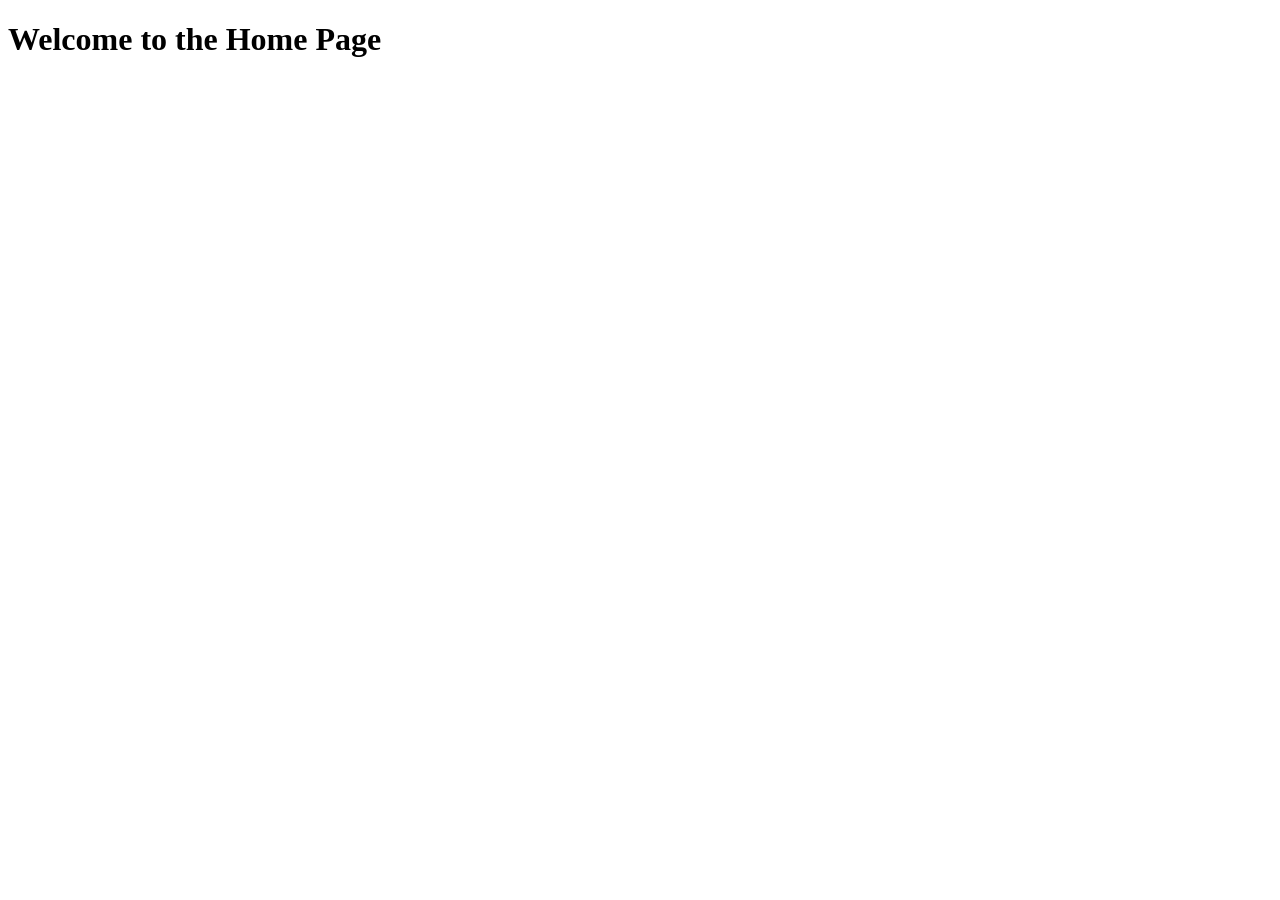
==== index.html @ 24ddcf65 "create home page" ====
<!DOCTYPE html>
<html lang="en">
<head>
    <meta charset="UTF-8">
    <meta name="viewport" content="width=device-width, initial-scale=1.0">
    <title>Home page</title>
</head>
<body>
    <h1>Welcome to the Home Page</h1>
</body>
</html>
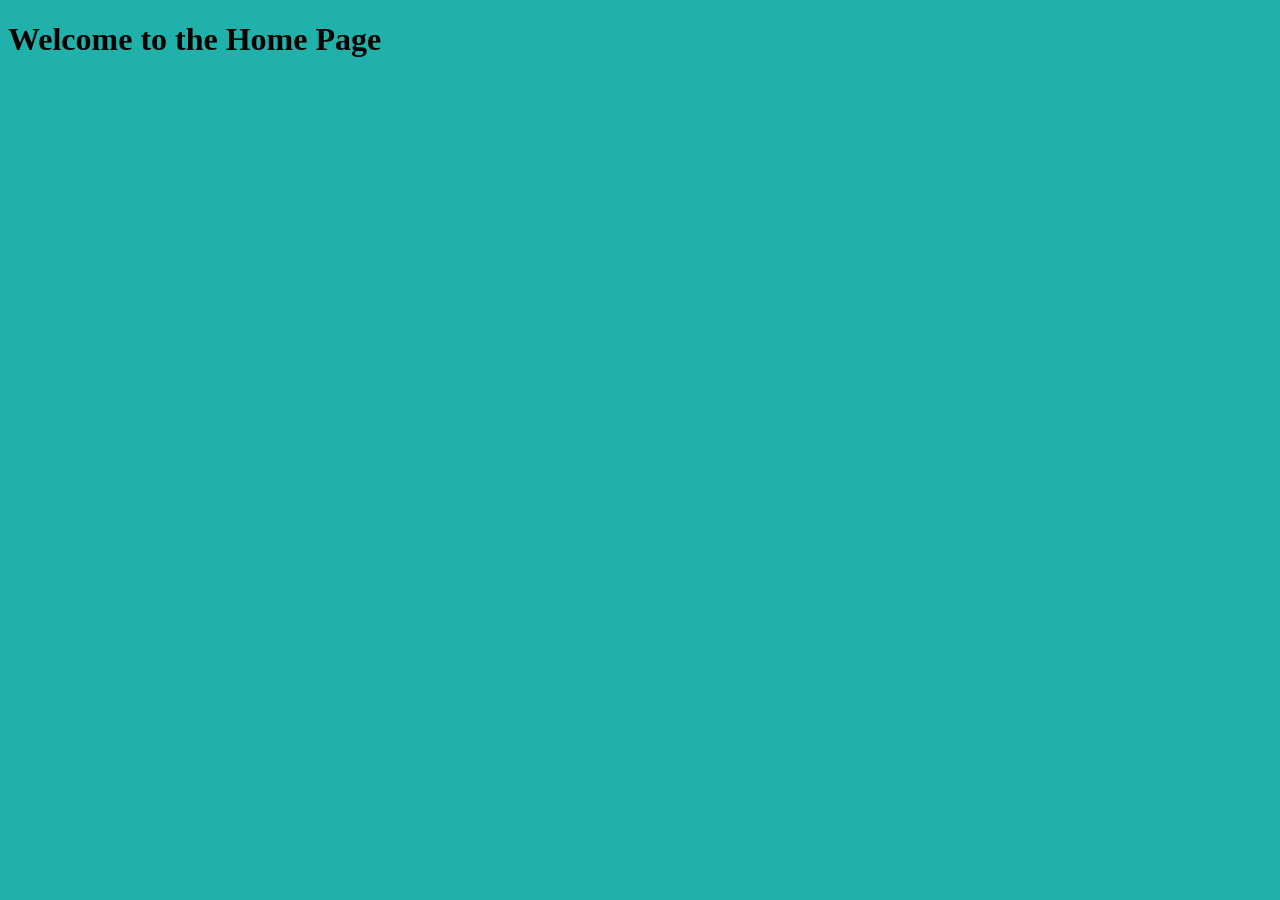
==== commit a2e55a2c: "add style" ====
--- a/index.html
+++ b/index.html
@@ -3,6 +3,9 @@
 <head>
     <meta charset="UTF-8">
     <meta name="viewport" content="width=device-width, initial-scale=1.0">
+
+    <link rel="stylesheet" href="style.css">
+
     <title>Home page</title>
 </head>
 <body>
--- a/style.css
+++ b/style.css
@@ -0,0 +1,3 @@
+body {
+    background-color: lightseagreen;
+}
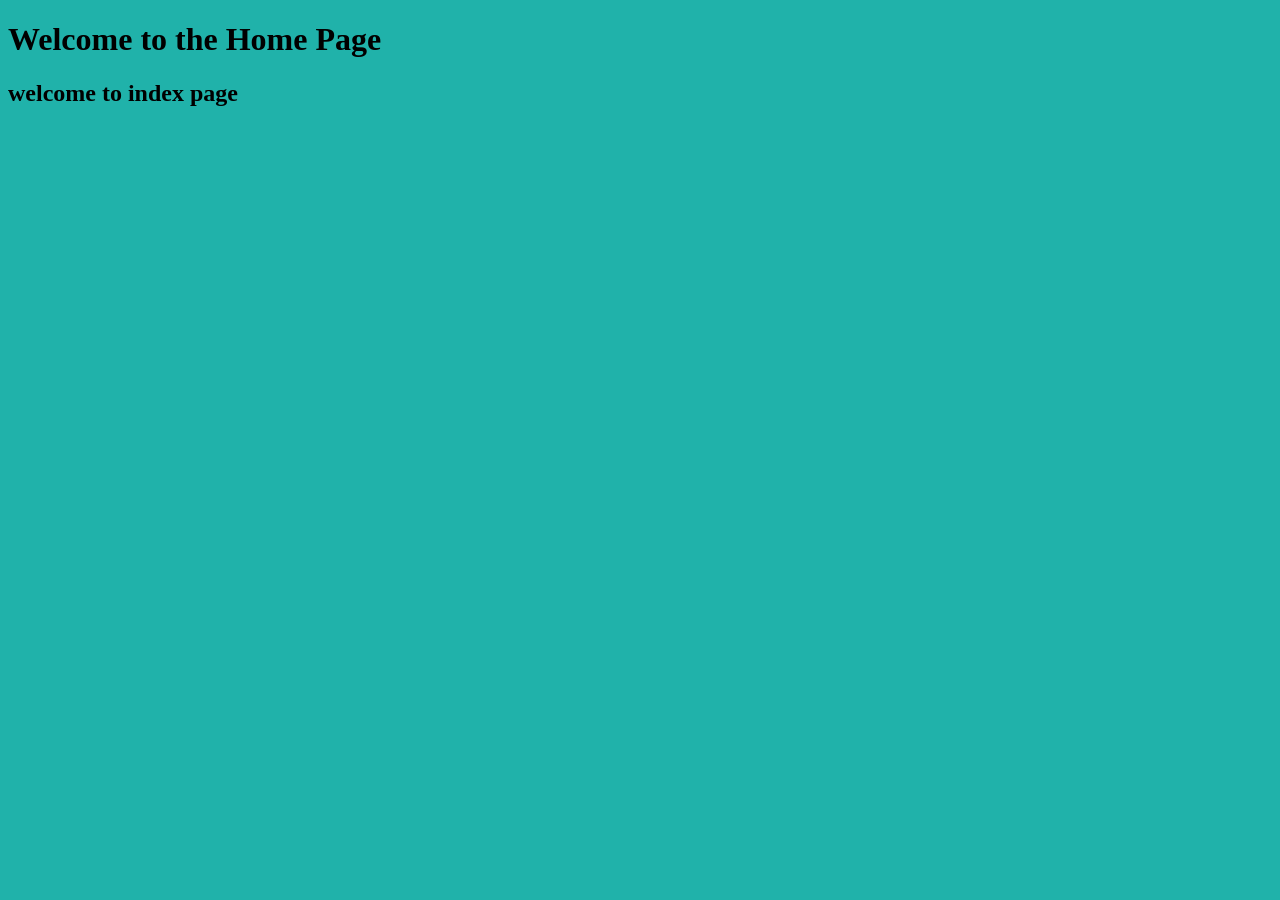
==== commit 3fd41966: "add other header tag" ====
--- a/index.html
+++ b/index.html
@@ -10,5 +10,6 @@
 </head>
 <body>
     <h1>Welcome to the Home Page</h1>
+    <h2>welcome to index page </h2>
 </body>
 </html>
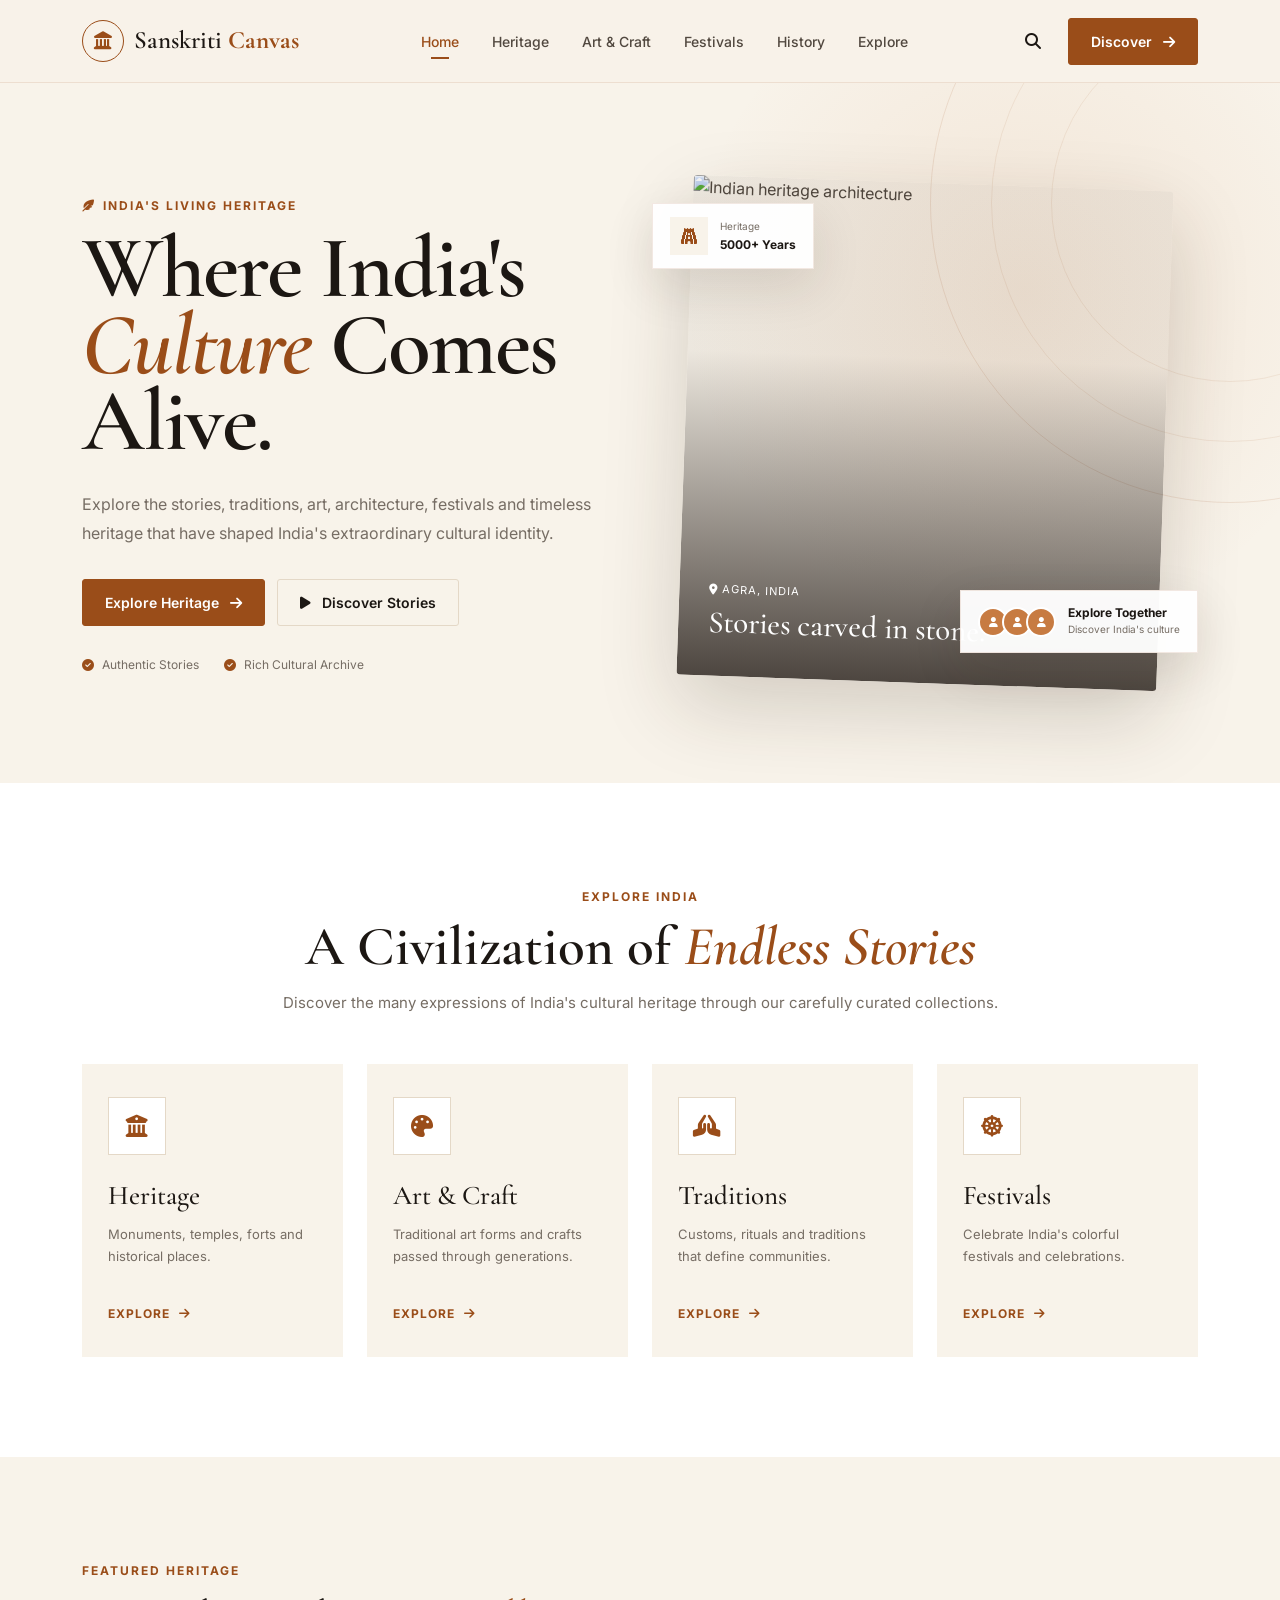
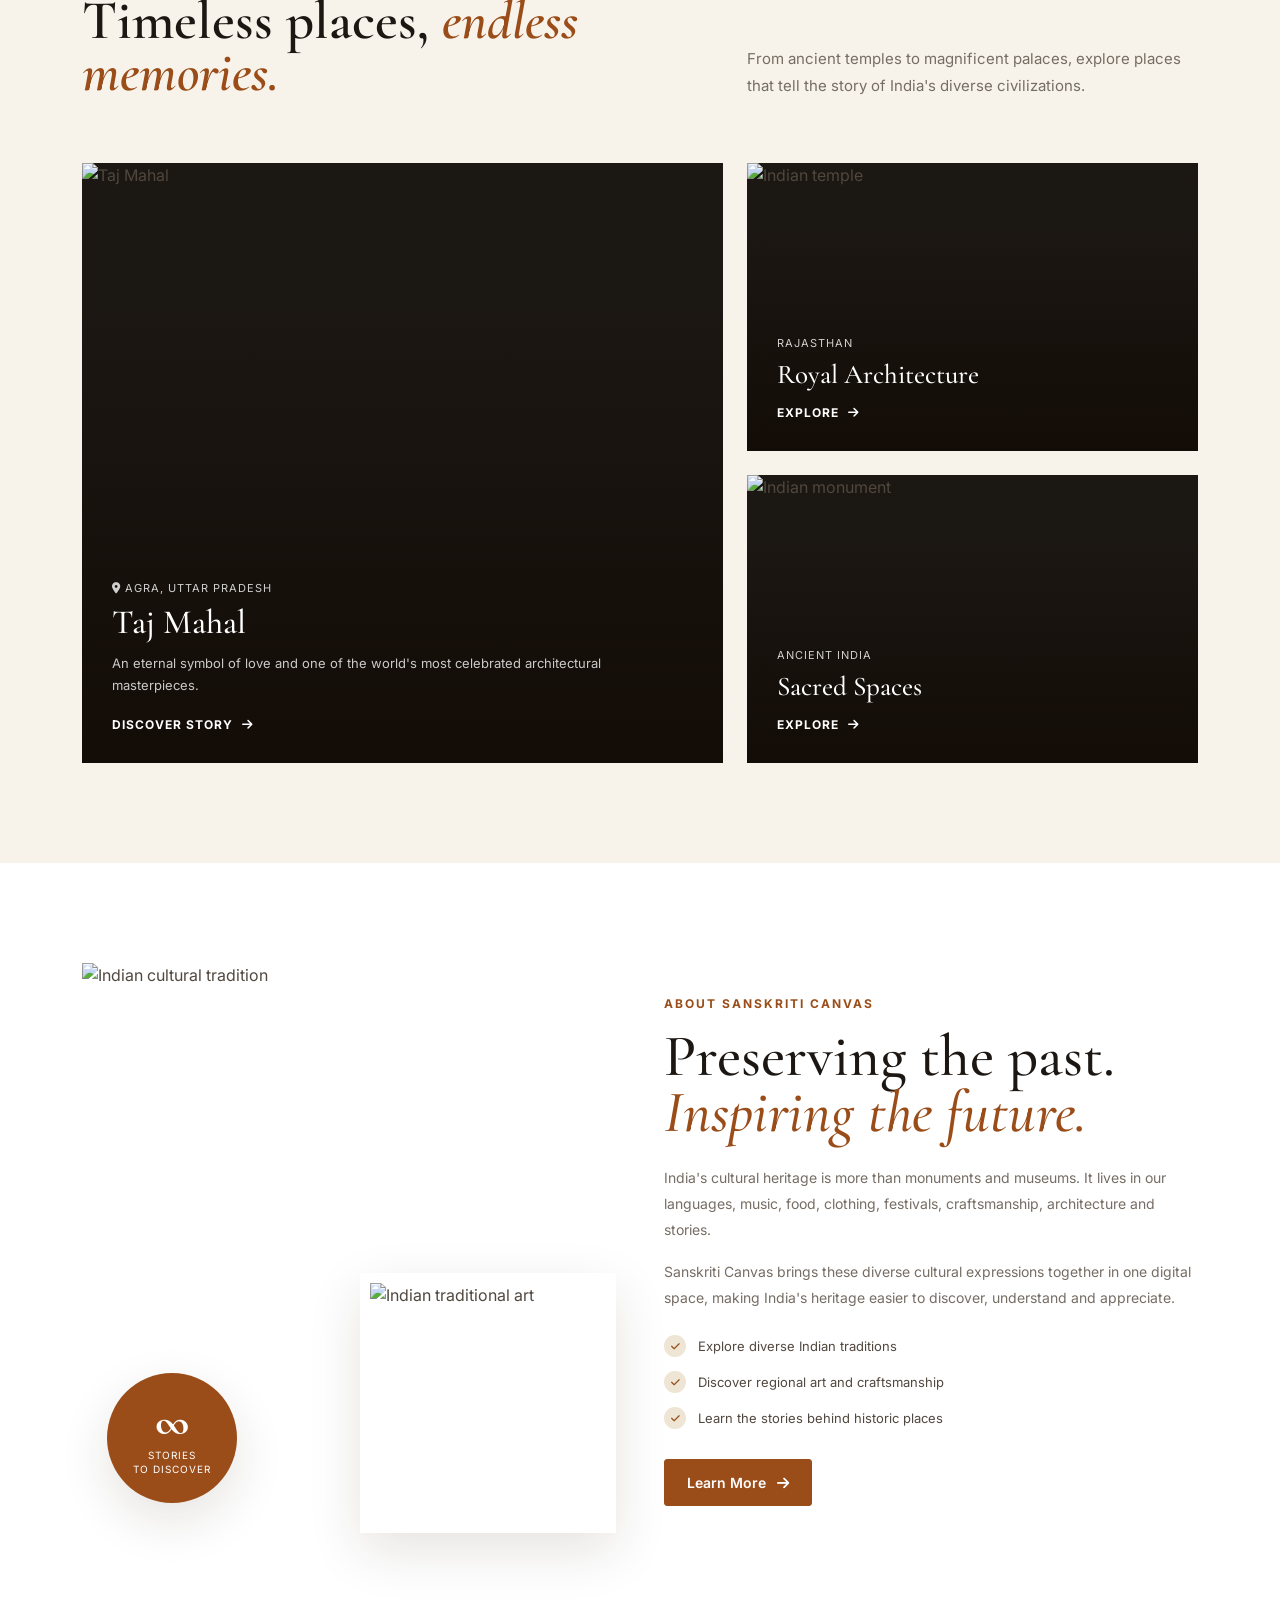
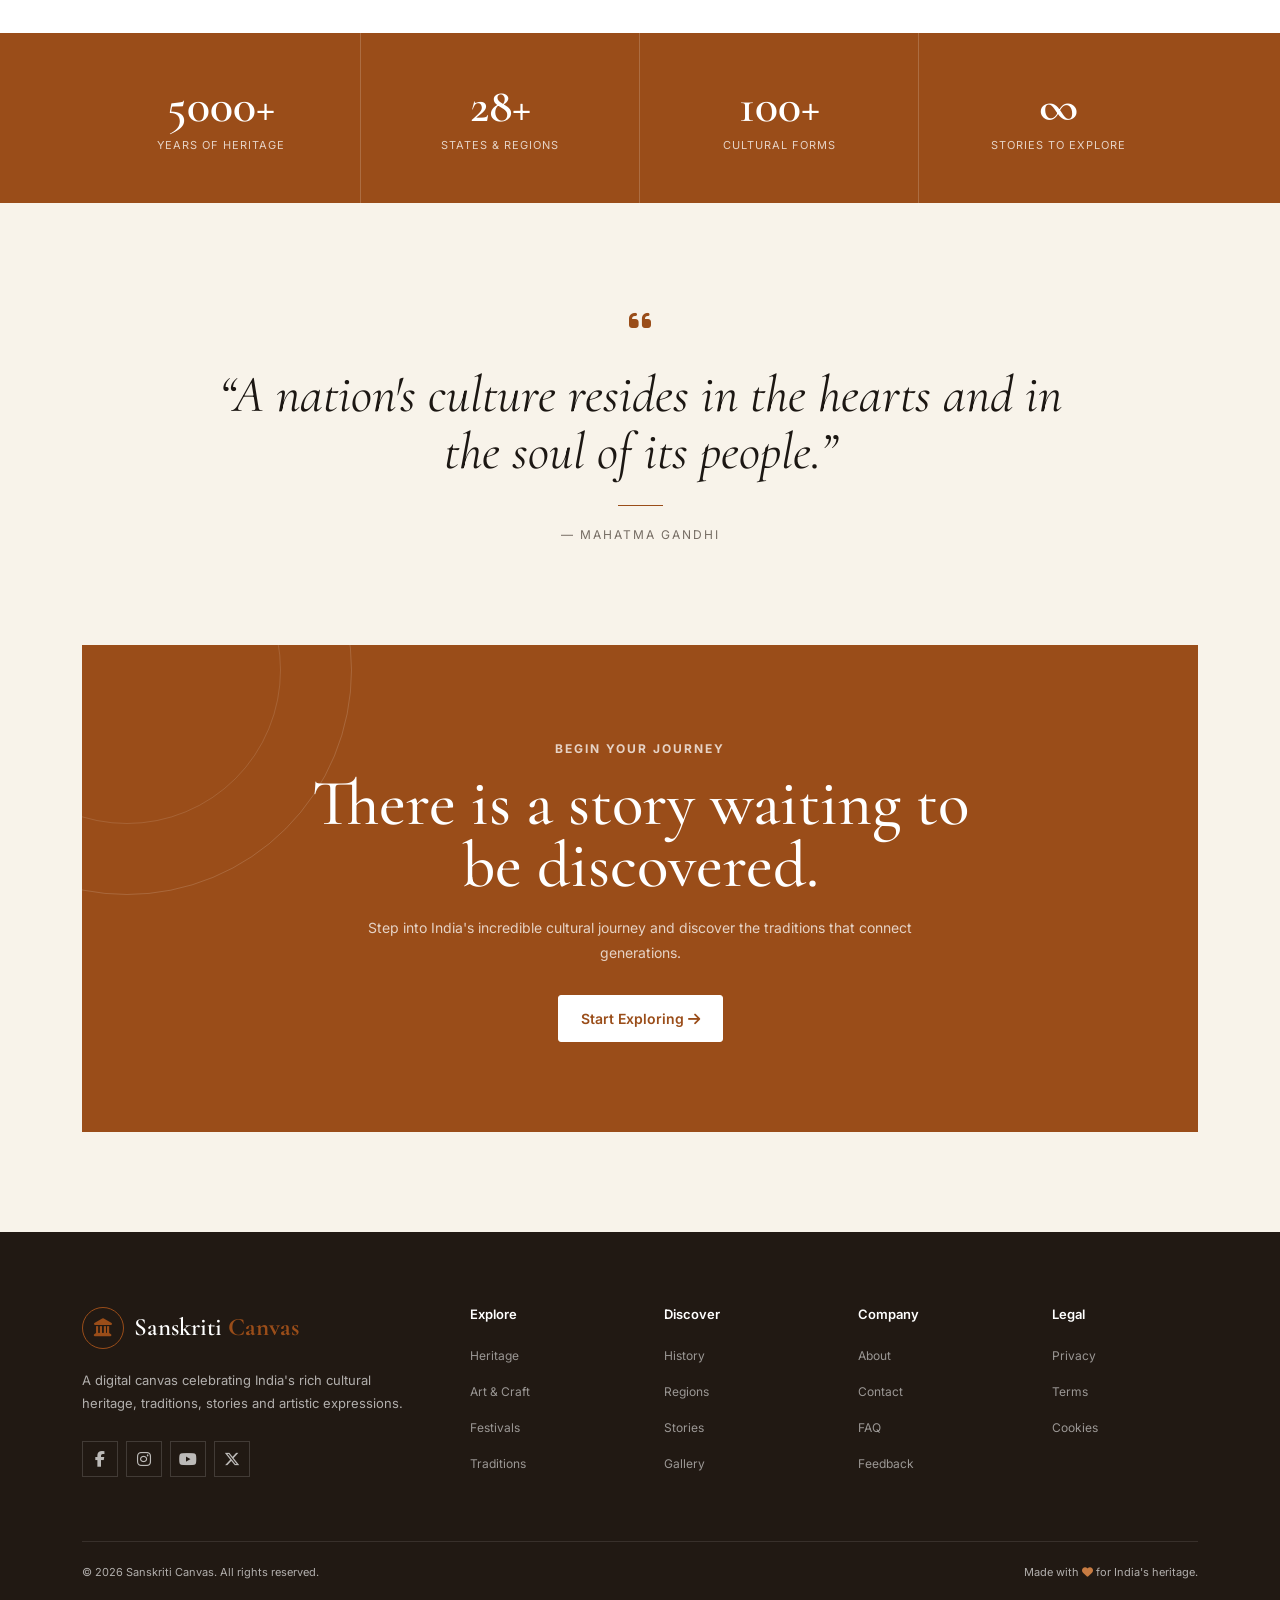
==== commit 9b783a76: "create webiste, create only home page,please create other pages, this is for testing" ====
--- a/index.html
+++ b/index.html
@@ -1,15 +1,976 @@
 <!DOCTYPE html>
 <html lang="en">
+
 <head>
     <meta charset="UTF-8">
     <meta name="viewport" content="width=device-width, initial-scale=1.0">
 
+    <title>Sanskriti Canvas | Discover India's Heritage</title>
+
+    <meta name="description"
+        content="Sanskriti Canvas is a digital platform dedicated to exploring India's rich cultural heritage, traditions, art, festivals, architecture and history.">
+
+    <!-- Bootstrap CSS -->
+    <link
+        href="https://cdn.jsdelivr.net/npm/bootstrap@5.3.3/dist/css/bootstrap.min.css"
+        rel="stylesheet">
+
+    <!-- Font Awesome -->
+    <link
+        rel="stylesheet"
+        href="https://cdnjs.cloudflare.com/ajax/libs/font-awesome/6.7.2/css/all.min.css">
+
+    <!-- Google Font -->
+    <link
+        href="https://fonts.googleapis.com/css2?family=Cormorant+Garamond:wght@400;500;600;700&family=Inter:wght@300;400;500;600;700&display=swap"
+        rel="stylesheet">
+
+    <!-- Custom CSS -->
     <link rel="stylesheet" href="style.css">
-
-    <title>Home page</title>
 </head>
+
 <body>
-    <h1>Welcome to the Home Page</h1>
-    <h2>welcome to index page </h2>
+
+    <!-- =====================================================
+         NAVBAR
+    ====================================================== -->
+
+    <header class="site-header">
+
+        <nav class="navbar navbar-expand-lg navbar-light">
+            <div class="container">
+
+                <!-- Logo -->
+                <a class="navbar-brand brand-logo" href="index.html">
+
+                    <span class="brand-icon">
+                        <i class="fa-solid fa-landmark"></i>
+                    </span>
+
+                    <span class="brand-text">
+                        Sanskriti <strong>Canvas</strong>
+                    </span>
+
+                </a>
+
+                <!-- Mobile Toggle -->
+                <button
+                    class="navbar-toggler"
+                    type="button"
+                    data-bs-toggle="collapse"
+                    data-bs-target="#mainNavbar"
+                    aria-controls="mainNavbar"
+                    aria-expanded="false"
+                    aria-label="Toggle navigation">
+
+                    <i class="fa-solid fa-bars"></i>
+
+                </button>
+
+                <!-- Navigation -->
+                <div class="collapse navbar-collapse" id="mainNavbar">
+
+                    <ul class="navbar-nav mx-auto mb-2 mb-lg-0">
+
+                        <li class="nav-item">
+                            <a class="nav-link active" href="index.html">
+                                Home
+                            </a>
+                        </li>
+
+                        <li class="nav-item">
+                            <a class="nav-link" href="#">
+                                Heritage
+                            </a>
+                        </li>
+
+                        <li class="nav-item">
+                            <a class="nav-link" href="#">
+                                Art & Craft
+                            </a>
+                        </li>
+
+                        <li class="nav-item">
+                            <a class="nav-link" href="#">
+                                Festivals
+                            </a>
+                        </li>
+
+                        <li class="nav-item">
+                            <a class="nav-link" href="#">
+                                History
+                            </a>
+                        </li>
+
+                        <li class="nav-item">
+                            <a class="nav-link" href="#">
+                                Explore
+                            </a>
+                        </li>
+
+                    </ul>
+
+                    <div class="nav-actions">
+
+                        <button class="nav-search-btn" type="button">
+                            <i class="fa-solid fa-magnifying-glass"></i>
+                        </button>
+
+                        <a href="#" class="btn btn-primary-custom">
+                            Discover
+                            <i class="fa-solid fa-arrow-right"></i>
+                        </a>
+
+                    </div>
+
+                </div>
+
+            </div>
+        </nav>
+
+    </header>
+
+
+    <!-- =====================================================
+         HERO SECTION
+    ====================================================== -->
+
+    <main>
+
+        <section class="hero-section">
+
+            <div class="hero-pattern"></div>
+
+            <div class="container">
+
+                <div class="row align-items-center min-vh-hero">
+
+                    <!-- Hero Content -->
+                    <div class="col-lg-6">
+
+                        <div class="hero-content">
+
+                            <span class="section-tag">
+                                <i class="fa-solid fa-feather-pointed"></i>
+                                India's Living Heritage
+                            </span>
+
+                            <h1>
+                                Where India's
+                                <span>Culture</span>
+                                Comes Alive.
+                            </h1>
+
+                            <p>
+                                Explore the stories, traditions, art, architecture,
+                                festivals and timeless heritage that have shaped
+                                India's extraordinary cultural identity.
+                            </p>
+
+                            <div class="hero-buttons">
+
+                                <a href="#" class="btn btn-primary-custom btn-lg">
+                                    Explore Heritage
+                                    <i class="fa-solid fa-arrow-right"></i>
+                                </a>
+
+                                <a href="#" class="btn btn-outline-custom btn-lg">
+                                    <i class="fa-solid fa-play"></i>
+                                    Discover Stories
+                                </a>
+
+                            </div>
+
+                            <div class="hero-trust">
+
+                                <div class="trust-item">
+                                    <i class="fa-solid fa-circle-check"></i>
+                                    Authentic Stories
+                                </div>
+
+                                <div class="trust-item">
+                                    <i class="fa-solid fa-circle-check"></i>
+                                    Rich Cultural Archive
+                                </div>
+
+                            </div>
+
+                        </div>
+
+                    </div>
+
+
+                    <!-- Hero Visual -->
+                    <div class="col-lg-6">
+
+                        <div class="hero-visual">
+
+                            <div class="hero-main-card">
+
+                                <div class="hero-image">
+
+                                    <img
+                                        src="https://images.unsplash.com/photo-1524492412937-b28074a5d7da?auto=format&fit=crop&w=1000&q=85"
+                                        alt="Indian heritage architecture">
+
+                                    <div class="image-overlay"></div>
+
+                                    <div class="hero-image-caption">
+
+                                        <span>
+                                            <i class="fa-solid fa-location-dot"></i>
+                                            Agra, India
+                                        </span>
+
+                                        <h3>
+                                            Stories carved in stone.
+                                        </h3>
+
+                                    </div>
+
+                                </div>
+
+                            </div>
+
+
+                            <!-- Floating Card -->
+                            <div class="floating-card floating-card-top">
+
+                                <div class="floating-icon">
+                                    <i class="fa-solid fa-gopuram"></i>
+                                </div>
+
+                                <div>
+                                    <small>Heritage</small>
+                                    <strong>5000+ Years</strong>
+                                </div>
+
+                            </div>
+
+
+                            <div class="floating-card floating-card-bottom">
+
+                                <div class="mini-avatars">
+
+                                    <span>
+                                        <i class="fa-solid fa-user"></i>
+                                    </span>
+
+                                    <span>
+                                        <i class="fa-solid fa-user"></i>
+                                    </span>
+
+                                    <span>
+                                        <i class="fa-solid fa-user"></i>
+                                    </span>
+
+                                </div>
+
+                                <div>
+                                    <strong>Explore Together</strong>
+                                    <small>Discover India's culture</small>
+                                </div>
+
+                            </div>
+
+                        </div>
+
+                    </div>
+
+                </div>
+
+            </div>
+
+        </section>
+
+
+        <!-- =====================================================
+             CULTURAL CATEGORIES
+        ====================================================== -->
+
+        <section class="categories-section section-padding">
+
+            <div class="container">
+
+                <div class="section-heading text-center">
+
+                    <span class="section-tag">
+                        Explore India
+                    </span>
+
+                    <h2>
+                        A Civilization of
+                        <span>Endless Stories</span>
+                    </h2>
+
+                    <p>
+                        Discover the many expressions of India's cultural
+                        heritage through our carefully curated collections.
+                    </p>
+
+                </div>
+
+
+                <div class="row g-4 mt-4">
+
+                    <!-- Card 1 -->
+                    <div class="col-sm-6 col-lg-3">
+
+                        <a href="#" class="category-card">
+
+                            <div class="category-icon">
+                                <i class="fa-solid fa-building-columns"></i>
+                            </div>
+
+                            <h3>Heritage</h3>
+
+                            <p>
+                                Monuments, temples, forts and historical places.
+                            </p>
+
+                            <span class="category-link">
+                                Explore
+                                <i class="fa-solid fa-arrow-right"></i>
+                            </span>
+
+                        </a>
+
+                    </div>
+
+
+                    <!-- Card 2 -->
+                    <div class="col-sm-6 col-lg-3">
+
+                        <a href="#" class="category-card">
+
+                            <div class="category-icon">
+                                <i class="fa-solid fa-palette"></i>
+                            </div>
+
+                            <h3>Art & Craft</h3>
+
+                            <p>
+                                Traditional art forms and crafts passed through generations.
+                            </p>
+
+                            <span class="category-link">
+                                Explore
+                                <i class="fa-solid fa-arrow-right"></i>
+                            </span>
+
+                        </a>
+
+                    </div>
+
+
+                    <!-- Card 3 -->
+                    <div class="col-sm-6 col-lg-3">
+
+                        <a href="#" class="category-card">
+
+                            <div class="category-icon">
+                                <i class="fa-solid fa-hands-praying"></i>
+                            </div>
+
+                            <h3>Traditions</h3>
+
+                            <p>
+                                Customs, rituals and traditions that define communities.
+                            </p>
+
+                            <span class="category-link">
+                                Explore
+                                <i class="fa-solid fa-arrow-right"></i>
+                            </span>
+
+                        </a>
+
+                    </div>
+
+
+                    <!-- Card 4 -->
+                    <div class="col-sm-6 col-lg-3">
+
+                        <a href="#" class="category-card">
+
+                            <div class="category-icon">
+                                <i class="fa-solid fa-dharmachakra"></i>
+                            </div>
+
+                            <h3>Festivals</h3>
+
+                            <p>
+                                Celebrate India's colorful festivals and celebrations.
+                            </p>
+
+                            <span class="category-link">
+                                Explore
+                                <i class="fa-solid fa-arrow-right"></i>
+                            </span>
+
+                        </a>
+
+                    </div>
+
+                </div>
+
+            </div>
+
+        </section>
+
+
+        <!-- =====================================================
+             FEATURED HERITAGE
+        ====================================================== -->
+
+        <section class="featured-section section-padding">
+
+            <div class="container">
+
+                <div class="row align-items-end mb-5">
+
+                    <div class="col-lg-7">
+
+                        <span class="section-tag">
+                            Featured Heritage
+                        </span>
+
+                        <h2 class="section-title">
+                            Timeless places,
+                            <span>endless memories.</span>
+                        </h2>
+
+                    </div>
+
+                    <div class="col-lg-5">
+
+                        <p class="section-description">
+                            From ancient temples to magnificent palaces,
+                            explore places that tell the story of India's
+                            diverse civilizations.
+                        </p>
+
+                    </div>
+
+                </div>
+
+
+                <div class="row g-4">
+
+                    <!-- Featured Card -->
+                    <div class="col-lg-7">
+
+                        <article class="heritage-card heritage-card-large">
+
+                            <img
+                                src="https://images.unsplash.com/photo-1564507592333-c60657eea523?auto=format&fit=crop&w=1200&q=85"
+                                alt="Taj Mahal">
+
+                            <div class="heritage-card-overlay"></div>
+
+                            <div class="heritage-card-content">
+
+                                <span>
+                                    <i class="fa-solid fa-location-dot"></i>
+                                    Agra, Uttar Pradesh
+                                </span>
+
+                                <h3>
+                                    Taj Mahal
+                                </h3>
+
+                                <p>
+                                    An eternal symbol of love and one of the
+                                    world's most celebrated architectural masterpieces.
+                                </p>
+
+                                <a href="#">
+                                    Discover Story
+                                    <i class="fa-solid fa-arrow-right"></i>
+                                </a>
+
+                            </div>
+
+                        </article>
+
+                    </div>
+
+
+                    <!-- Small Cards -->
+                    <div class="col-lg-5">
+
+                        <div class="row g-4">
+
+                            <div class="col-12">
+
+                                <article class="heritage-card heritage-card-small">
+
+                                    <img
+                                        src="https://images.unsplash.com/photo-1600100397608-f0109d0b2e6f?auto=format&fit=crop&w=900&q=85"
+                                        alt="Indian temple">
+
+                                    <div class="heritage-card-overlay"></div>
+
+                                    <div class="heritage-card-content">
+
+                                        <span>
+                                            Rajasthan
+                                        </span>
+
+                                        <h3>
+                                            Royal Architecture
+                                        </h3>
+
+                                        <a href="#">
+                                            Explore
+                                            <i class="fa-solid fa-arrow-right"></i>
+                                        </a>
+
+                                    </div>
+
+                                </article>
+
+                            </div>
+
+
+                            <div class="col-12">
+
+                                <article class="heritage-card heritage-card-small">
+
+                                    <img
+                                        src="https://images.unsplash.com/photo-1548013146-72479768bada?auto=format&fit=crop&w=900&q=85"
+                                        alt="Indian monument">
+
+                                    <div class="heritage-card-overlay"></div>
+
+                                    <div class="heritage-card-content">
+
+                                        <span>
+                                            Ancient India
+                                        </span>
+
+                                        <h3>
+                                            Sacred Spaces
+                                        </h3>
+
+                                        <a href="#">
+                                            Explore
+                                            <i class="fa-solid fa-arrow-right"></i>
+                                        </a>
+
+                                    </div>
+
+                                </article>
+
+                            </div>
+
+                        </div>
+
+                    </div>
+
+                </div>
+
+            </div>
+
+        </section>
+
+
+        <!-- =====================================================
+             ABOUT SECTION
+        ====================================================== -->
+
+        <section class="about-section section-padding">
+
+            <div class="container">
+
+                <div class="row align-items-center g-5">
+
+                    <!-- Images -->
+                    <div class="col-lg-6">
+
+                        <div class="about-visual">
+
+                            <div class="about-image-main">
+
+                                <img
+                                    src="https://images.unsplash.com/photo-1532664189809-02133fee698d?auto=format&fit=crop&w=1000&q=85"
+                                    alt="Indian cultural tradition">
+
+                            </div>
+
+                            <div class="about-image-small">
+
+                                <img
+                                    src="https://images.unsplash.com/photo-1601050690597-df0568f70950?auto=format&fit=crop&w=700&q=85"
+                                    alt="Indian traditional art">
+
+                            </div>
+
+                            <div class="experience-badge">
+
+                                <strong>∞</strong>
+
+                                <span>
+                                    Stories<br>
+                                    to Discover
+                                </span>
+
+                            </div>
+
+                        </div>
+
+                    </div>
+
+
+                    <!-- Content -->
+                    <div class="col-lg-6">
+
+                        <div class="about-content">
+
+                            <span class="section-tag">
+                                About Sanskriti Canvas
+                            </span>
+
+                            <h2>
+                                Preserving the past.
+                                <span>Inspiring the future.</span>
+                            </h2>
+
+                            <p>
+                                India's cultural heritage is more than monuments
+                                and museums. It lives in our languages, music,
+                                food, clothing, festivals, craftsmanship,
+                                architecture and stories.
+                            </p>
+
+                            <p>
+                                Sanskriti Canvas brings these diverse cultural
+                                expressions together in one digital space,
+                                making India's heritage easier to discover,
+                                understand and appreciate.
+                            </p>
+
+
+                            <div class="about-points">
+
+                                <div class="about-point">
+
+                                    <i class="fa-solid fa-check"></i>
+
+                                    <span>
+                                        Explore diverse Indian traditions
+                                    </span>
+
+                                </div>
+
+                                <div class="about-point">
+
+                                    <i class="fa-solid fa-check"></i>
+
+                                    <span>
+                                        Discover regional art and craftsmanship
+                                    </span>
+
+                                </div>
+
+                                <div class="about-point">
+
+                                    <i class="fa-solid fa-check"></i>
+
+                                    <span>
+                                        Learn the stories behind historic places
+                                    </span>
+
+                                </div>
+
+                            </div>
+
+
+                            <a href="#" class="btn btn-primary-custom">
+                                Learn More
+                                <i class="fa-solid fa-arrow-right"></i>
+                            </a>
+
+                        </div>
+
+                    </div>
+
+                </div>
+
+            </div>
+
+        </section>
+
+
+        <!-- =====================================================
+             STATISTICS
+        ====================================================== -->
+
+        <section class="stats-section">
+
+            <div class="container">
+
+                <div class="row g-0">
+
+                    <div class="col-6 col-lg-3">
+                        <div class="stat-item">
+                            <strong>5000+</strong>
+                            <span>Years of Heritage</span>
+                        </div>
+                    </div>
+
+                    <div class="col-6 col-lg-3">
+                        <div class="stat-item">
+                            <strong>28+</strong>
+                            <span>States & Regions</span>
+                        </div>
+                    </div>
+
+                    <div class="col-6 col-lg-3">
+                        <div class="stat-item">
+                            <strong>100+</strong>
+                            <span>Cultural Forms</span>
+                        </div>
+                    </div>
+
+                    <div class="col-6 col-lg-3">
+                        <div class="stat-item">
+                            <strong>∞</strong>
+                            <span>Stories to Explore</span>
+                        </div>
+                    </div>
+
+                </div>
+
+            </div>
+
+        </section>
+
+
+        <!-- =====================================================
+             CULTURAL QUOTE
+        ====================================================== -->
+
+        <section class="quote-section section-padding">
+
+            <div class="container">
+
+                <div class="quote-box">
+
+                    <div class="quote-symbol">
+                        <i class="fa-solid fa-quote-left"></i>
+                    </div>
+
+                    <blockquote>
+                        “A nation's culture resides in the hearts and
+                        in the soul of its people.”
+                    </blockquote>
+
+                    <div class="quote-line"></div>
+
+                    <span>
+                        — Mahatma Gandhi
+                    </span>
+
+                </div>
+
+            </div>
+
+        </section>
+
+
+        <!-- =====================================================
+             CTA
+        ====================================================== -->
+
+        <section class="cta-section">
+
+            <div class="container">
+
+                <div class="cta-box">
+
+                    <div class="cta-pattern"></div>
+
+                    <div class="cta-content">
+
+                        <span class="section-tag light-tag">
+                            Begin Your Journey
+                        </span>
+
+                        <h2>
+                            There is a story waiting
+                            to be discovered.
+                        </h2>
+
+                        <p>
+                            Step into India's incredible cultural journey
+                            and discover the traditions that connect
+                            generations.
+                        </p>
+
+                        <a href="#" class="btn btn-light-custom">
+                            Start Exploring
+                            <i class="fa-solid fa-arrow-right"></i>
+                        </a>
+
+                    </div>
+
+                </div>
+
+            </div>
+
+        </section>
+
+    </main>
+
+
+    <!-- =====================================================
+         FOOTER
+    ====================================================== -->
+
+    <footer class="site-footer">
+
+        <div class="container">
+
+            <div class="row g-5">
+
+                <!-- Brand -->
+                <div class="col-lg-4">
+
+                    <a href="index.html" class="footer-brand">
+
+                        <span class="brand-icon">
+                            <i class="fa-solid fa-landmark"></i>
+                        </span>
+
+                        <span>
+                            Sanskriti <strong>Canvas</strong>
+                        </span>
+
+                    </a>
+
+                    <p class="footer-description">
+                        A digital canvas celebrating India's rich cultural
+                        heritage, traditions, stories and artistic expressions.
+                    </p>
+
+                    <div class="social-links">
+
+                        <a href="#" aria-label="Facebook">
+                            <i class="fa-brands fa-facebook-f"></i>
+                        </a>
+
+                        <a href="#" aria-label="Instagram">
+                            <i class="fa-brands fa-instagram"></i>
+                        </a>
+
+                        <a href="#" aria-label="YouTube">
+                            <i class="fa-brands fa-youtube"></i>
+                        </a>
+
+                        <a href="#" aria-label="X">
+                            <i class="fa-brands fa-x-twitter"></i>
+                        </a>
+
+                    </div>
+
+                </div>
+
+
+                <!-- Explore -->
+                <div class="col-6 col-lg-2">
+
+                    <h4>Explore</h4>
+
+                    <ul>
+
+                        <li><a href="#">Heritage</a></li>
+                        <li><a href="#">Art & Craft</a></li>
+                        <li><a href="#">Festivals</a></li>
+                        <li><a href="#">Traditions</a></li>
+
+                    </ul>
+
+                </div>
+
+
+                <!-- Discover -->
+                <div class="col-6 col-lg-2">
+
+                    <h4>Discover</h4>
+
+                    <ul>
+
+                        <li><a href="#">History</a></li>
+                        <li><a href="#">Regions</a></li>
+                        <li><a href="#">Stories</a></li>
+                        <li><a href="#">Gallery</a></li>
+
+                    </ul>
+
+                </div>
+
+
+                <!-- Company -->
+                <div class="col-6 col-lg-2">
+
+                    <h4>Company</h4>
+
+                    <ul>
+
+                        <li><a href="#">About</a></li>
+                        <li><a href="#">Contact</a></li>
+                        <li><a href="#">FAQ</a></li>
+                        <li><a href="#">Feedback</a></li>
+
+                    </ul>
+
+                </div>
+
+
+                <!-- Legal -->
+                <div class="col-6 col-lg-2">
+
+                    <h4>Legal</h4>
+
+                    <ul>
+
+                        <li><a href="#">Privacy</a></li>
+                        <li><a href="#">Terms</a></li>
+                        <li><a href="#">Cookies</a></li>
+
+                    </ul>
+
+                </div>
+
+            </div>
+
+
+            <div class="footer-bottom">
+
+                <p>
+                    © 2026 Sanskriti Canvas. All rights reserved.
+                </p>
+
+                <p>
+                    Made with <i class="fa-solid fa-heart"></i> for India's heritage.
+                </p>
+
+            </div>
+
+        </div>
+
+    </footer>
+
+
+    <!-- Bootstrap JS -->
+    <script
+        src="https://cdn.jsdelivr.net/npm/bootstrap@5.3.3/dist/js/bootstrap.bundle.min.js">
+    </script>
+
+    <!-- Custom JS -->
+    <script src="script.js"></script>
+
 </body>
+
 </html>
--- a/style.css
+++ b/style.css
@@ -1,3 +1,1334 @@
+/* =========================================================
+   ROOT VARIABLES
+========================================================= */
+
+:root {
+    --primary: #9a4d19;
+    --primary-dark: #71350f;
+    --primary-light: #c77b42;
+
+    --cream: #f8f3ea;
+    --cream-dark: #eee5d5;
+
+    --white: #ffffff;
+    --black: #1c1713;
+    --text: #51483f;
+    --muted: #766d64;
+
+    --border: #e4d8c7;
+
+    --shadow-sm: 0 8px 25px rgba(49, 32, 17, 0.07);
+    --shadow-md: 0 18px 50px rgba(49, 32, 17, 0.12);
+    --shadow-lg: 0 30px 80px rgba(49, 32, 17, 0.18);
+
+    --transition: all 0.35s ease;
+}
+
+
+/* =========================================================
+   GLOBAL
+========================================================= */
+
+* {
+    margin: 0;
+    padding: 0;
+    box-sizing: border-box;
+}
+
+html {
+    scroll-behavior: smooth;
+}
+
 body {
-    background-color: lightseagreen;
+    font-family: "Inter", sans-serif;
+    background: var(--cream);
+    color: var(--text);
+    overflow-x: hidden;
+}
+
+img {
+    max-width: 100%;
+    display: block;
+}
+
+a {
+    text-decoration: none;
+}
+
+button {
+    font-family: inherit;
+}
+
+h1,
+h2,
+h3,
+h4,
+h5,
+h6 {
+    font-family: "Cormorant Garamond", serif;
+    color: var(--black);
+}
+
+
+/* =========================================================
+   NAVBAR
+========================================================= */
+
+.site-header {
+    position: relative;
+    z-index: 1000;
+    background: rgba(248, 243, 234, 0.96);
+    border-bottom: 1px solid rgba(154, 77, 25, 0.12);
+}
+
+.navbar {
+    min-height: 82px;
+}
+
+.brand-logo,
+.footer-brand {
+    display: inline-flex;
+    align-items: center;
+    gap: 10px;
+    color: var(--black);
+    font-family: "Cormorant Garamond", serif;
+    font-size: 25px;
+    font-weight: 600;
+}
+
+.brand-logo:hover,
+.footer-brand:hover {
+    color: var(--primary);
+}
+
+.brand-icon {
+    width: 42px;
+    height: 42px;
+    display: flex;
+    align-items: center;
+    justify-content: center;
+    color: var(--primary);
+    border: 1px solid var(--primary);
+    border-radius: 50%;
+    font-size: 18px;
+}
+
+.brand-text strong,
+.footer-brand strong {
+    color: var(--primary);
+}
+
+.navbar-nav {
+    gap: 7px;
+}
+
+.nav-link {
+    position: relative;
+    padding: 10px 13px !important;
+    color: var(--text) !important;
+    font-size: 14px;
+    font-weight: 500;
+    transition: var(--transition);
+}
+
+.nav-link::after {
+    content: "";
+    position: absolute;
+    width: 0;
+    height: 2px;
+    bottom: 3px;
+    left: 50%;
+    transform: translateX(-50%);
+    background: var(--primary);
+    transition: var(--transition);
+}
+
+.nav-link:hover,
+.nav-link.active {
+    color: var(--primary) !important;
+}
+
+.nav-link:hover::after,
+.nav-link.active::after {
+    width: 18px;
+}
+
+.nav-actions {
+    display: flex;
+    align-items: center;
+    gap: 15px;
+}
+
+.nav-search-btn {
+    width: 40px;
+    height: 40px;
+    border: 0;
+    background: transparent;
+    color: var(--black);
+    font-size: 16px;
+    border-radius: 50%;
+    transition: var(--transition);
+}
+
+.nav-search-btn:hover {
+    background: var(--cream-dark);
+    color: var(--primary);
+}
+
+.navbar-toggler {
+    border: 0;
+    box-shadow: none !important;
+    color: var(--primary);
+    font-size: 21px;
+}
+
+
+/* =========================================================
+   BUTTONS
+========================================================= */
+
+.btn {
+    border-radius: 3px;
+    padding: 12px 22px;
+    font-size: 14px;
+    font-weight: 600;
+    transition: var(--transition);
+}
+
+.btn-primary-custom {
+    background: var(--primary);
+    border: 1px solid var(--primary);
+    color: var(--white);
+}
+
+.btn-primary-custom:hover {
+    background: var(--primary-dark);
+    border-color: var(--primary-dark);
+    color: var(--white);
+    transform: translateY(-2px);
+    box-shadow: 0 10px 25px rgba(154, 77, 25, 0.25);
+}
+
+.btn-primary-custom i {
+    margin-left: 7px;
+    transition: var(--transition);
+}
+
+.btn-primary-custom:hover i {
+    transform: translateX(4px);
+}
+
+.btn-outline-custom {
+    background: transparent;
+    border: 1px solid var(--border);
+    color: var(--black);
+}
+
+.btn-outline-custom:hover {
+    border-color: var(--primary);
+    color: var(--primary);
+    background: var(--white);
+    transform: translateY(-2px);
+}
+
+.btn-outline-custom i {
+    margin-right: 7px;
+}
+
+.btn-light-custom {
+    background: var(--white);
+    color: var(--primary);
+    border: 1px solid var(--white);
+}
+
+.btn-light-custom:hover {
+    background: transparent;
+    color: var(--white);
+    transform: translateY(-2px);
+}
+
+
+/* =========================================================
+   COMMON SECTIONS
+========================================================= */
+
+.section-padding {
+    padding: 100px 0;
+}
+
+.section-tag {
+    display: inline-flex;
+    align-items: center;
+    gap: 7px;
+    margin-bottom: 15px;
+    color: var(--primary);
+    font-size: 12px;
+    font-weight: 700;
+    text-transform: uppercase;
+    letter-spacing: 2px;
+}
+
+.section-heading {
+    max-width: 720px;
+    margin: 0 auto;
+}
+
+.section-heading h2,
+.section-title {
+    margin-bottom: 16px;
+    font-size: clamp(38px, 5vw, 55px);
+    line-height: 0.95;
+    font-weight: 600;
+}
+
+.section-heading h2 span,
+.section-title span,
+.about-content h2 span {
+    color: var(--primary);
+    font-style: italic;
+}
+
+.section-heading p,
+.section-description {
+    color: var(--muted);
+    font-size: 15px;
+    line-height: 1.8;
+}
+
+
+/* =========================================================
+   HERO
+========================================================= */
+
+.hero-section {
+    position: relative;
+    min-height: 700px;
+    overflow: hidden;
+    background:
+        radial-gradient(
+            circle at 80% 30%,
+            rgba(199, 123, 66, 0.12),
+            transparent 30%
+        ),
+        var(--cream);
+}
+
+.hero-pattern {
+    position: absolute;
+    width: 600px;
+    height: 600px;
+    right: -250px;
+    top: -180px;
+    border: 1px solid rgba(154, 77, 25, 0.12);
+    border-radius: 50%;
+}
+
+.hero-pattern::before,
+.hero-pattern::after {
+    content: "";
+    position: absolute;
+    inset: 60px;
+    border: 1px solid rgba(154, 77, 25, 0.09);
+    border-radius: 50%;
+}
+
+.hero-pattern::after {
+    inset: 120px;
+}
+
+.min-vh-hero {
+    min-height: 700px;
+}
+
+.hero-content {
+    position: relative;
+    z-index: 2;
+    max-width: 620px;
+    padding: 70px 0;
+}
+
+.hero-content h1 {
+    font-size: clamp(58px, 7vw, 88px);
+    line-height: 0.87;
+    font-weight: 600;
+    letter-spacing: -2px;
+    margin-bottom: 30px;
+}
+
+.hero-content h1 span {
+    color: var(--primary);
+    font-style: italic;
+}
+
+.hero-content > p {
+    max-width: 550px;
+    margin-bottom: 30px;
+    color: var(--muted);
+    font-size: 16px;
+    line-height: 1.85;
+}
+
+.hero-buttons {
+    display: flex;
+    flex-wrap: wrap;
+    gap: 12px;
+}
+
+.hero-trust {
+    display: flex;
+    flex-wrap: wrap;
+    gap: 25px;
+    margin-top: 30px;
+}
+
+.trust-item {
+    display: flex;
+    align-items: center;
+    gap: 8px;
+    color: var(--muted);
+    font-size: 12px;
+}
+
+.trust-item i {
+    color: var(--primary);
+}
+
+.hero-visual {
+    position: relative;
+    min-height: 570px;
+    display: flex;
+    align-items: center;
+    justify-content: center;
+}
+
+.hero-main-card {
+    width: 88%;
+    height: 500px;
+    overflow: hidden;
+    border-radius: 4px;
+    box-shadow: var(--shadow-lg);
+    transform: rotate(2deg);
+}
+
+.hero-image {
+    position: relative;
+    width: 100%;
+    height: 100%;
+}
+
+.hero-image img {
+    width: 100%;
+    height: 100%;
+    object-fit: cover;
+}
+
+.image-overlay {
+    position: absolute;
+    inset: 0;
+    background:
+        linear-gradient(
+            to top,
+            rgba(20, 12, 7, 0.75),
+            rgba(20, 12, 7, 0.05) 65%
+        );
+}
+
+.hero-image-caption {
+    position: absolute;
+    bottom: 30px;
+    left: 30px;
+    right: 30px;
+    color: var(--white);
+}
+
+.hero-image-caption span {
+    font-size: 11px;
+    letter-spacing: 1px;
+    text-transform: uppercase;
+}
+
+.hero-image-caption h3 {
+    margin-top: 8px;
+    color: var(--white);
+    font-size: 31px;
+    line-height: 1;
+}
+
+.floating-card {
+    position: absolute;
+    z-index: 4;
+    display: flex;
+    align-items: center;
+    gap: 12px;
+    padding: 13px 17px;
+    background: rgba(255, 255, 255, 0.96);
+    box-shadow: var(--shadow-md);
+    border: 1px solid rgba(154, 77, 25, 0.12);
+}
+
+.floating-card-top {
+    top: 55px;
+    left: 0;
+}
+
+.floating-card-bottom {
+    right: 0;
+    bottom: 65px;
+}
+
+.floating-icon {
+    width: 38px;
+    height: 38px;
+    display: flex;
+    justify-content: center;
+    align-items: center;
+    background: var(--cream);
+    color: var(--primary);
+}
+
+.floating-card small {
+    display: block;
+    color: var(--muted);
+    font-size: 10px;
+    margin-bottom: 2px;
+}
+
+.floating-card strong {
+    display: block;
+    color: var(--black);
+    font-size: 12px;
+}
+
+.mini-avatars {
+    display: flex;
+}
+
+.mini-avatars span {
+    width: 30px;
+    height: 30px;
+    margin-left: -6px;
+    display: flex;
+    align-items: center;
+    justify-content: center;
+    border: 2px solid var(--white);
+    border-radius: 50%;
+    background: var(--primary-light);
+    color: var(--white);
+    font-size: 10px;
+}
+
+.mini-avatars span:first-child {
+    margin-left: 0;
+}
+
+
+/* =========================================================
+   CATEGORIES
+========================================================= */
+
+.categories-section {
+    background: var(--white);
+}
+
+.category-card {
+    position: relative;
+    display: block;
+    height: 100%;
+    padding: 32px 25px;
+    background: var(--cream);
+    border: 1px solid transparent;
+    color: var(--text);
+    transition: var(--transition);
+}
+
+.category-card:hover {
+    transform: translateY(-8px);
+    background: var(--white);
+    border-color: var(--border);
+    box-shadow: var(--shadow-md);
+    color: var(--text);
+}
+
+.category-icon {
+    width: 58px;
+    height: 58px;
+    margin-bottom: 25px;
+    display: flex;
+    align-items: center;
+    justify-content: center;
+    background: var(--white);
+    color: var(--primary);
+    font-size: 22px;
+    border: 1px solid var(--border);
+    transition: var(--transition);
+}
+
+.category-card:hover .category-icon {
+    background: var(--primary);
+    color: var(--white);
+    transform: rotate(-5deg);
+}
+
+.category-card h3 {
+    margin-bottom: 10px;
+    font-size: 27px;
+}
+
+.category-card p {
+    min-height: 52px;
+    margin-bottom: 25px;
+    color: var(--muted);
+    font-size: 13px;
+    line-height: 1.7;
+}
+
+.category-link {
+    color: var(--primary);
+    font-size: 12px;
+    font-weight: 700;
+    text-transform: uppercase;
+    letter-spacing: 1px;
+}
+
+.category-link i {
+    margin-left: 5px;
+    transition: var(--transition);
+}
+
+.category-card:hover .category-link i {
+    transform: translateX(5px);
+}
+
+
+/* =========================================================
+   FEATURED HERITAGE
+========================================================= */
+
+.featured-section {
+    background: var(--cream);
+}
+
+.heritage-card {
+    position: relative;
+    overflow: hidden;
+    height: 100%;
+    min-height: 250px;
+    background: var(--black);
+}
+
+.heritage-card-large {
+    min-height: 600px;
+}
+
+.heritage-card-small {
+    min-height: 288px;
+}
+
+.heritage-card img {
+    position: absolute;
+    inset: 0;
+    width: 100%;
+    height: 100%;
+    object-fit: cover;
+    transition: transform 0.7s ease;
+}
+
+.heritage-card:hover img {
+    transform: scale(1.06);
+}
+
+.heritage-card-overlay {
+    position: absolute;
+    inset: 0;
+    background:
+        linear-gradient(
+            to top,
+            rgba(17, 10, 5, 0.85),
+            rgba(17, 10, 5, 0.02) 75%
+        );
+}
+
+.heritage-card-content {
+    position: absolute;
+    z-index: 2;
+    left: 30px;
+    right: 30px;
+    bottom: 28px;
+    color: var(--white);
+}
+
+.heritage-card-content span {
+    display: block;
+    margin-bottom: 7px;
+    color: rgba(255, 255, 255, 0.8);
+    font-size: 11px;
+    text-transform: uppercase;
+    letter-spacing: 1px;
+}
+
+.heritage-card-content h3 {
+    margin-bottom: 8px;
+    color: var(--white);
+    font-size: 34px;
+}
+
+.heritage-card-small .heritage-card-content h3 {
+    font-size: 27px;
+}
+
+.heritage-card-content p {
+    max-width: 500px;
+    margin-bottom: 15px;
+    color: rgba(255, 255, 255, 0.78);
+    font-size: 13px;
+    line-height: 1.7;
+}
+
+.heritage-card-content a {
+    color: var(--white);
+    font-size: 12px;
+    font-weight: 700;
+    text-transform: uppercase;
+    letter-spacing: 1px;
+}
+
+.heritage-card-content a i {
+    margin-left: 5px;
+    transition: var(--transition);
+}
+
+.heritage-card-content a:hover i {
+    transform: translateX(5px);
+}
+
+
+/* =========================================================
+   ABOUT
+========================================================= */
+
+.about-section {
+    background: var(--white);
+}
+
+.about-visual {
+    position: relative;
+    min-height: 570px;
+    max-width: 570px;
+}
+
+.about-image-main {
+    position: absolute;
+    top: 0;
+    left: 0;
+    width: 78%;
+    height: 470px;
+    overflow: hidden;
+}
+
+.about-image-main img {
+    width: 100%;
+    height: 100%;
+    object-fit: cover;
+}
+
+.about-image-small {
+    position: absolute;
+    right: 0;
+    bottom: 0;
+    width: 48%;
+    height: 260px;
+    padding: 10px;
+    background: var(--white);
+    box-shadow: var(--shadow-md);
+}
+
+.about-image-small img {
+    width: 100%;
+    height: 100%;
+    object-fit: cover;
+}
+
+.experience-badge {
+    position: absolute;
+    left: 25px;
+    bottom: 30px;
+    width: 130px;
+    height: 130px;
+    display: flex;
+    flex-direction: column;
+    align-items: center;
+    justify-content: center;
+    background: var(--primary);
+    color: var(--white);
+    border-radius: 50%;
+    text-align: center;
+    box-shadow: var(--shadow-md);
+}
+
+.experience-badge strong {
+    font-family: "Cormorant Garamond", serif;
+    font-size: 42px;
+    line-height: 1;
+}
+
+.experience-badge span {
+    margin-top: 5px;
+    font-size: 10px;
+    line-height: 1.4;
+    text-transform: uppercase;
+    letter-spacing: 1px;
+}
+
+.about-content {
+    max-width: 580px;
+}
+
+.about-content h2 {
+    margin-bottom: 25px;
+    font-size: clamp(42px, 5vw, 59px);
+    line-height: 0.95;
+}
+
+.about-content > p {
+    color: var(--muted);
+    font-size: 14px;
+    line-height: 1.85;
+}
+
+.about-points {
+    margin: 25px 0 30px;
+}
+
+.about-point {
+    display: flex;
+    align-items: center;
+    gap: 12px;
+    margin-bottom: 14px;
+    color: var(--text);
+    font-size: 13px;
+}
+
+.about-point i {
+    width: 22px;
+    height: 22px;
+    display: flex;
+    align-items: center;
+    justify-content: center;
+    background: var(--cream-dark);
+    color: var(--primary);
+    border-radius: 50%;
+    font-size: 10px;
+}
+
+
+/* =========================================================
+   STATS
+========================================================= */
+
+.stats-section {
+    padding: 0;
+    background: var(--primary);
+    color: var(--white);
+}
+
+.stat-item {
+    min-height: 170px;
+    padding: 30px 20px;
+    display: flex;
+    flex-direction: column;
+    align-items: center;
+    justify-content: center;
+    text-align: center;
+    border-right: 1px solid rgba(255, 255, 255, 0.18);
+}
+
+.col-lg-3:last-child .stat-item {
+    border-right: 0;
+}
+
+.stat-item strong {
+    margin-bottom: 7px;
+    color: var(--white);
+    font-family: "Cormorant Garamond", serif;
+    font-size: 48px;
+    font-weight: 600;
+    line-height: 1;
+}
+
+.stat-item span {
+    color: rgba(255, 255, 255, 0.75);
+    font-size: 11px;
+    text-transform: uppercase;
+    letter-spacing: 1px;
+}
+
+
+/* =========================================================
+   QUOTE
+========================================================= */
+
+.quote-section {
+    background: var(--cream);
+}
+
+.quote-box {
+    max-width: 900px;
+    margin: auto;
+    text-align: center;
+}
+
+.quote-symbol {
+    margin-bottom: 25px;
+    color: var(--primary);
+    font-size: 25px;
+}
+
+.quote-box blockquote {
+    margin: 0 auto 25px;
+    color: var(--black);
+    font-family: "Cormorant Garamond", serif;
+    font-size: clamp(32px, 5vw, 52px);
+    font-style: italic;
+    line-height: 1.1;
+}
+
+.quote-line {
+    width: 45px;
+    height: 1px;
+    margin: 0 auto 15px;
+    background: var(--primary);
+}
+
+.quote-box > span {
+    color: var(--muted);
+    font-size: 12px;
+    text-transform: uppercase;
+    letter-spacing: 2px;
+}
+
+
+/* =========================================================
+   CTA
+========================================================= */
+
+.cta-section {
+    padding: 0 0 100px;
+    background: var(--cream);
+}
+
+.cta-box {
+    position: relative;
+    overflow: hidden;
+    padding: 90px 30px;
+    background: var(--primary);
+    text-align: center;
+}
+
+.cta-pattern {
+    position: absolute;
+    width: 450px;
+    height: 450px;
+    left: -180px;
+    top: -200px;
+    border: 1px solid rgba(255, 255, 255, 0.15);
+    border-radius: 50%;
+}
+
+.cta-pattern::after {
+    content: "";
+    position: absolute;
+    inset: 70px;
+    border: 1px solid rgba(255, 255, 255, 0.12);
+    border-radius: 50%;
+}
+
+.cta-content {
+    position: relative;
+    z-index: 2;
+    max-width: 700px;
+    margin: auto;
+}
+
+.light-tag {
+    color: rgba(255, 255, 255, 0.75);
+}
+
+.cta-content h2 {
+    margin-bottom: 18px;
+    color: var(--white);
+    font-size: clamp(42px, 6vw, 65px);
+    line-height: 0.95;
+}
+
+.cta-content p {
+    max-width: 560px;
+    margin: 0 auto 30px;
+    color: rgba(255, 255, 255, 0.75);
+    font-size: 14px;
+    line-height: 1.8;
+}
+
+
+/* =========================================================
+   FOOTER
+========================================================= */
+
+.site-footer {
+    padding: 75px 0 0;
+    background: #211913;
+    color: rgba(255, 255, 255, 0.65);
+}
+
+.footer-brand {
+    color: var(--white);
+    margin-bottom: 20px;
+}
+
+.footer-brand:hover {
+    color: var(--white);
+}
+
+.footer-description {
+    max-width: 340px;
+    margin-bottom: 25px;
+    font-size: 13px;
+    line-height: 1.8;
+}
+
+.social-links {
+    display: flex;
+    gap: 8px;
+}
+
+.social-links a {
+    width: 36px;
+    height: 36px;
+    display: flex;
+    align-items: center;
+    justify-content: center;
+    border: 1px solid rgba(255, 255, 255, 0.15);
+    color: rgba(255, 255, 255, 0.7);
+    transition: var(--transition);
+}
+
+.social-links a:hover {
+    background: var(--primary);
+    border-color: var(--primary);
+    color: var(--white);
+    transform: translateY(-3px);
+}
+
+.site-footer h4 {
+    margin-bottom: 20px;
+    color: var(--white);
+    font-family: "Inter", sans-serif;
+    font-size: 13px;
+    font-weight: 600;
+}
+
+.site-footer ul {
+    margin: 0;
+    padding: 0;
+    list-style: none;
+}
+
+.site-footer li {
+    margin-bottom: 12px;
+}
+
+.site-footer li a {
+    color: rgba(255, 255, 255, 0.55);
+    font-size: 12px;
+    transition: var(--transition);
+}
+
+.site-footer li a:hover {
+    color: var(--white);
+    padding-left: 4px;
+}
+
+.footer-bottom {
+    display: flex;
+    align-items: center;
+    justify-content: space-between;
+    gap: 20px;
+    margin-top: 55px;
+    padding: 22px 0;
+    border-top: 1px solid rgba(255, 255, 255, 0.1);
+}
+
+.footer-bottom p {
+    margin: 0;
+    font-size: 11px;
+}
+
+.footer-bottom i {
+    color: #c77b42;
+}
+
+
+/* =========================================================
+   RESPONSIVE - TABLET
+========================================================= */
+
+@media (max-width: 991px) {
+
+    .navbar {
+        min-height: 72px;
+    }
+
+    .navbar-collapse {
+        padding: 20px 0;
+        border-top: 1px solid var(--border);
+        margin-top: 10px;
+    }
+
+    .navbar-nav {
+        gap: 0;
+    }
+
+    .nav-link {
+        padding: 10px 0 !important;
+    }
+
+    .nav-link::after {
+        display: none;
+    }
+
+    .nav-actions {
+        margin-top: 12px;
+    }
+
+    .hero-section,
+    .min-vh-hero {
+        min-height: auto;
+    }
+
+    .hero-content {
+        padding: 90px 0 40px;
+    }
+
+    .hero-visual {
+        min-height: 600px;
+        padding-bottom: 70px;
+    }
+
+    .hero-main-card {
+        width: 82%;
+    }
+
+    .floating-card-top {
+        left: 5%;
+    }
+
+    .floating-card-bottom {
+        right: 5%;
+    }
+
+    .about-visual {
+        margin: auto;
+    }
+
+    .about-content {
+        max-width: none;
+    }
+
+    .stat-item {
+        border-bottom: 1px solid rgba(255, 255, 255, 0.18);
+    }
+
+    .col-lg-3:nth-child(2) .stat-item {
+        border-right: 0;
+    }
+
+}
+
+
+/* =========================================================
+   RESPONSIVE - MOBILE
+========================================================= */
+
+@media (max-width: 767px) {
+
+    .section-padding {
+        padding: 70px 0;
+    }
+
+    .brand-logo {
+        font-size: 21px;
+    }
+
+    .brand-icon {
+        width: 37px;
+        height: 37px;
+        font-size: 15px;
+    }
+
+    .hero-content {
+        padding: 70px 0 30px;
+    }
+
+    .hero-content h1 {
+        font-size: clamp(52px, 15vw, 70px);
+        letter-spacing: -1px;
+    }
+
+    .hero-content > p {
+        font-size: 14px;
+    }
+
+    .hero-buttons {
+        flex-direction: column;
+        align-items: stretch;
+    }
+
+    .hero-buttons .btn {
+        width: 100%;
+        text-align: center;
+    }
+
+    .hero-trust {
+        flex-direction: column;
+        gap: 10px;
+    }
+
+    .hero-visual {
+        min-height: 480px;
+    }
+
+    .hero-main-card {
+        width: 92%;
+        height: 420px;
+    }
+
+    .floating-card {
+        padding: 10px;
+    }
+
+    .floating-card-top {
+        left: 0;
+        top: 25px;
+    }
+
+    .floating-card-bottom {
+        right: 0;
+        bottom: 35px;
+    }
+
+    .section-heading h2,
+    .section-title {
+        font-size: 42px;
+    }
+
+    .heritage-card-large {
+        min-height: 480px;
+    }
+
+    .heritage-card-small {
+        min-height: 260px;
+    }
+
+    .about-visual {
+        min-height: 460px;
+    }
+
+    .about-image-main {
+        height: 380px;
+        width: 80%;
+    }
+
+    .about-image-small {
+        height: 210px;
+    }
+
+    .experience-badge {
+        width: 105px;
+        height: 105px;
+        left: 10px;
+        bottom: 15px;
+    }
+
+    .experience-badge strong {
+        font-size: 32px;
+    }
+
+    .experience-badge span {
+        font-size: 8px;
+    }
+
+    .stat-item {
+        min-height: 130px;
+    }
+
+    .stat-item strong {
+        font-size: 37px;
+    }
+
+    .stat-item span {
+        font-size: 9px;
+    }
+
+    .cta-section {
+        padding-bottom: 70px;
+    }
+
+    .cta-box {
+        padding: 70px 20px;
+    }
+
+    .footer-bottom {
+        flex-direction: column;
+        align-items: flex-start;
+    }
+
+}
+
+
+/* =========================================================
+   SMALL MOBILE
+========================================================= */
+
+@media (max-width: 480px) {
+
+    .container {
+        padding-left: 18px;
+        padding-right: 18px;
+    }
+
+    .hero-content h1 {
+        font-size: 51px;
+    }
+
+    .hero-visual {
+        min-height: 430px;
+    }
+
+    .hero-main-card {
+        height: 370px;
+    }
+
+    .floating-card-bottom {
+        bottom: 10px;
+    }
+
+    .floating-card-top {
+        top: 10px;
+    }
+
+    .about-visual {
+        min-height: 400px;
+    }
+
+    .about-image-main {
+        height: 320px;
+    }
+
+    .about-image-small {
+        height: 175px;
+    }
+
+    .category-card {
+        padding: 25px 20px;
+    }
+
 }
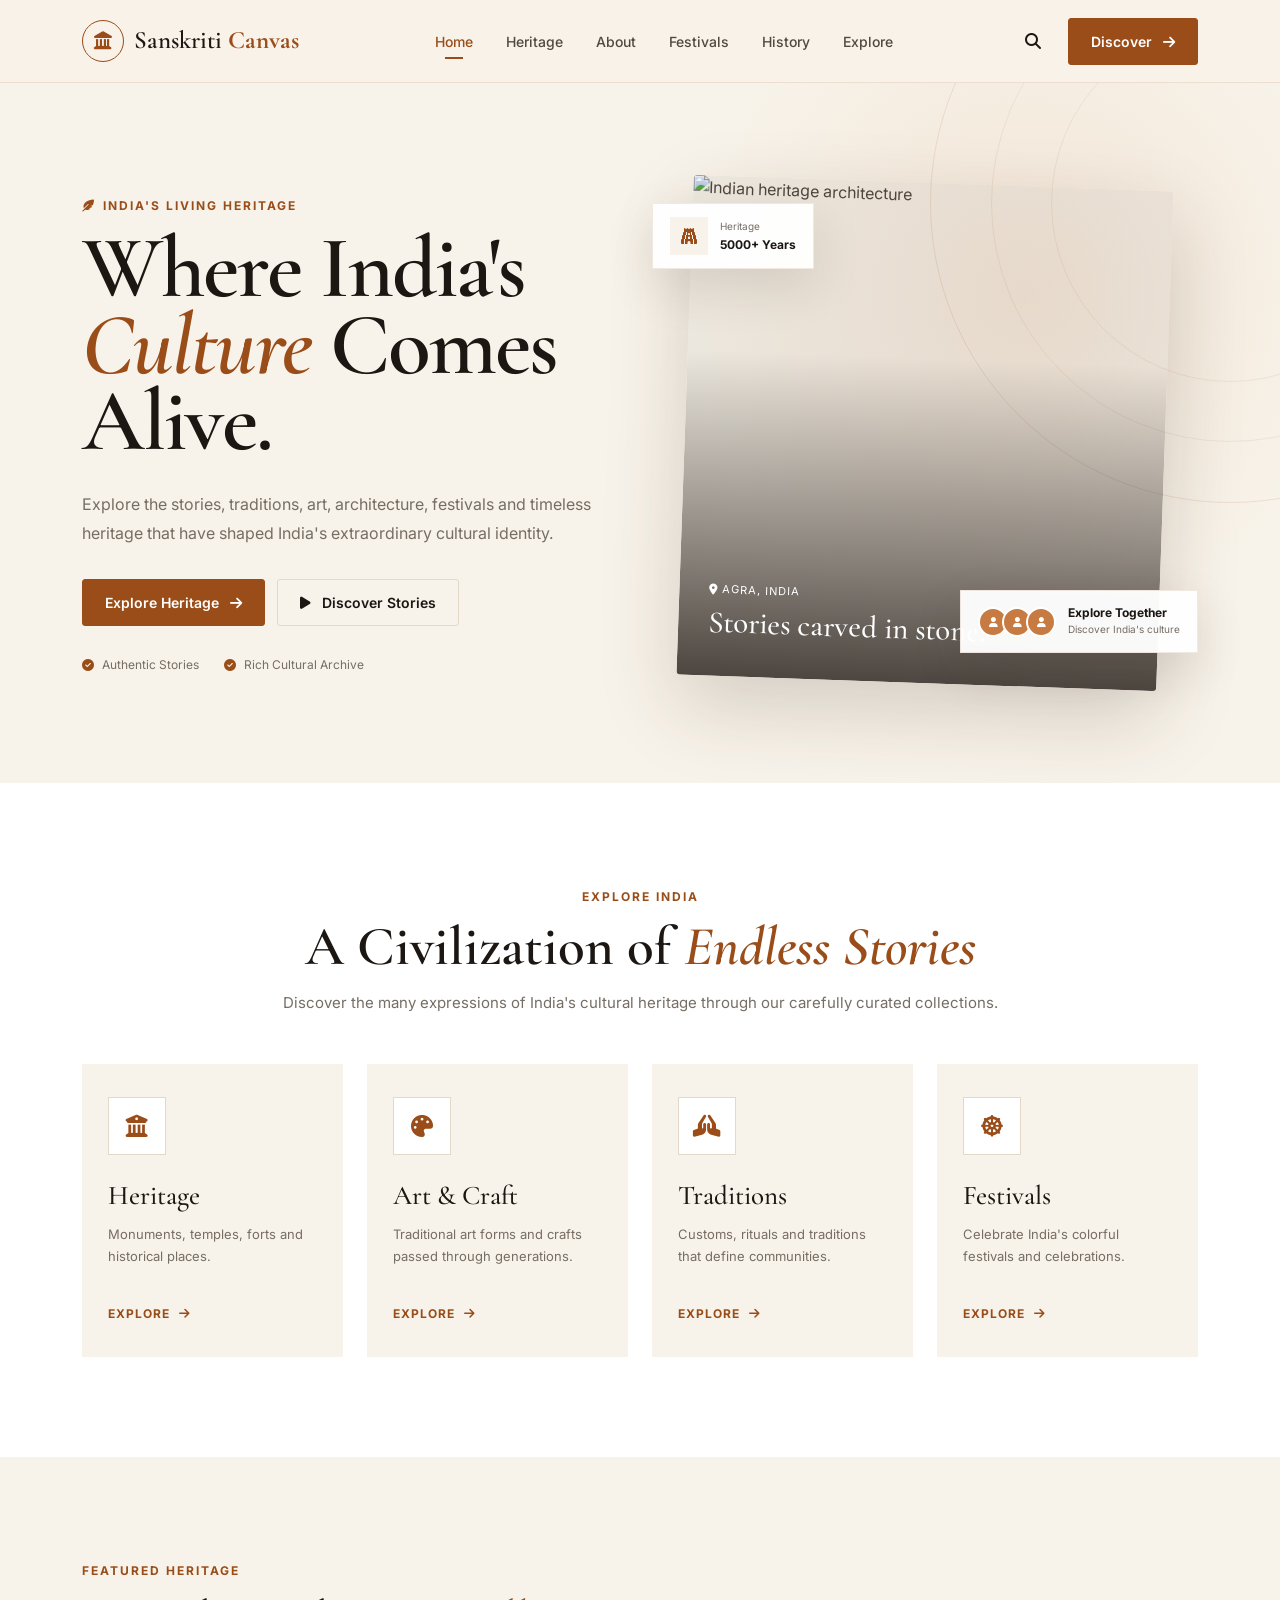
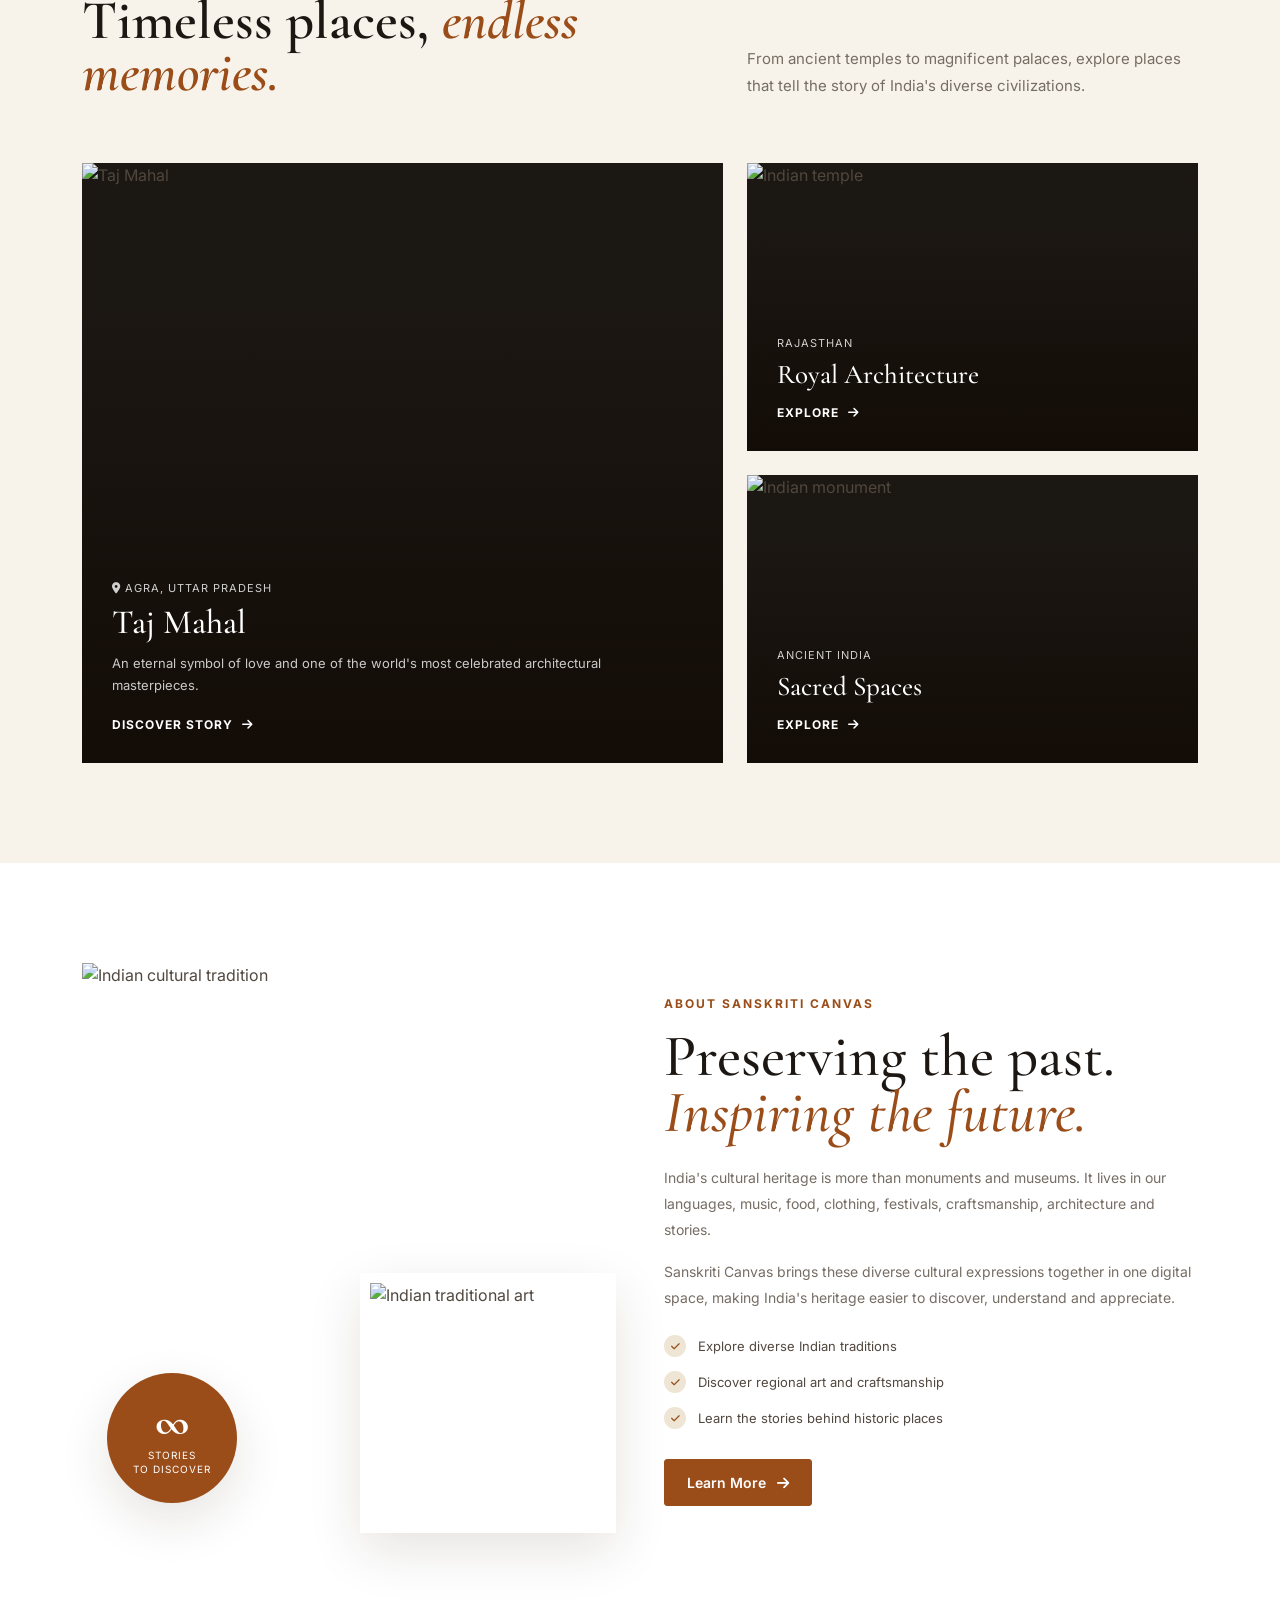
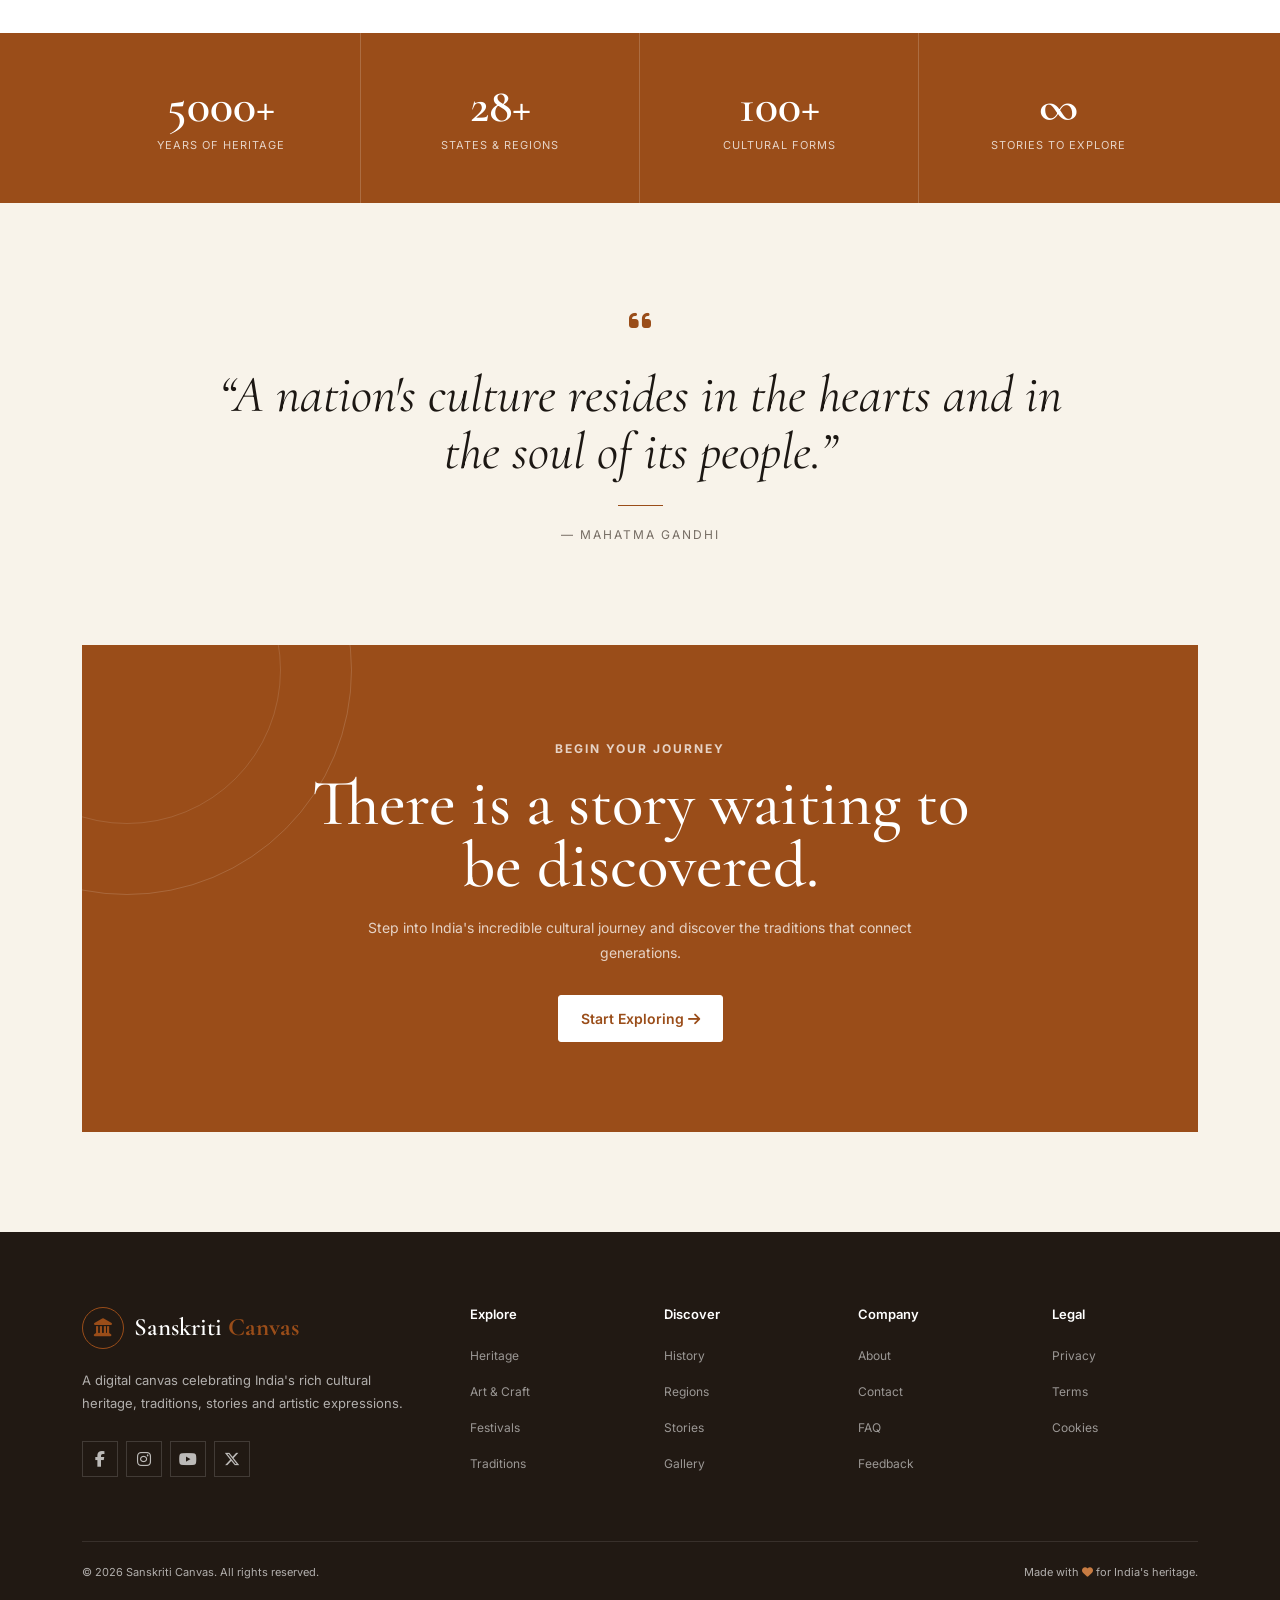
==== commit 57ffebd0: "add design and change nav" ====
--- a/index.html
+++ b/index.html
@@ -86,7 +86,7 @@
 
                         <li class="nav-item">
                             <a class="nav-link" href="#">
-                                Art & Craft
+                                About
                             </a>
                         </li>
 
